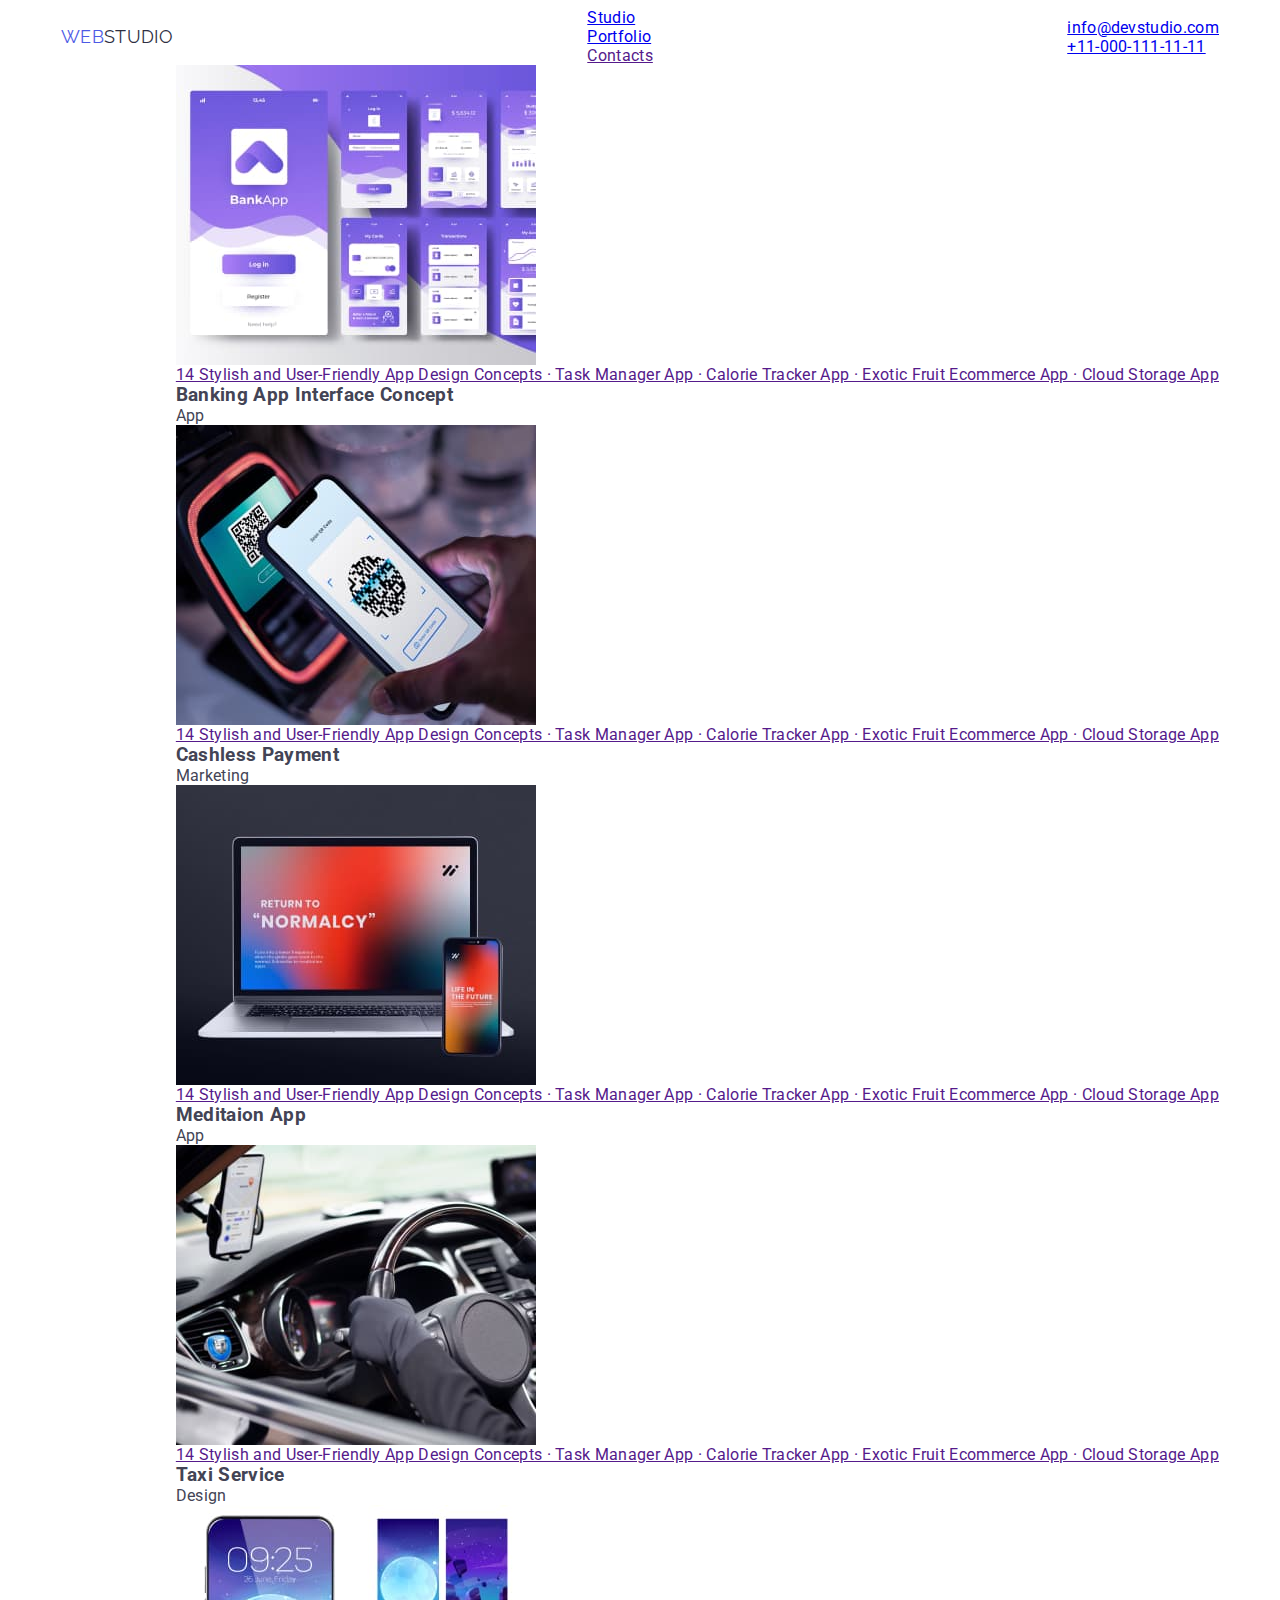
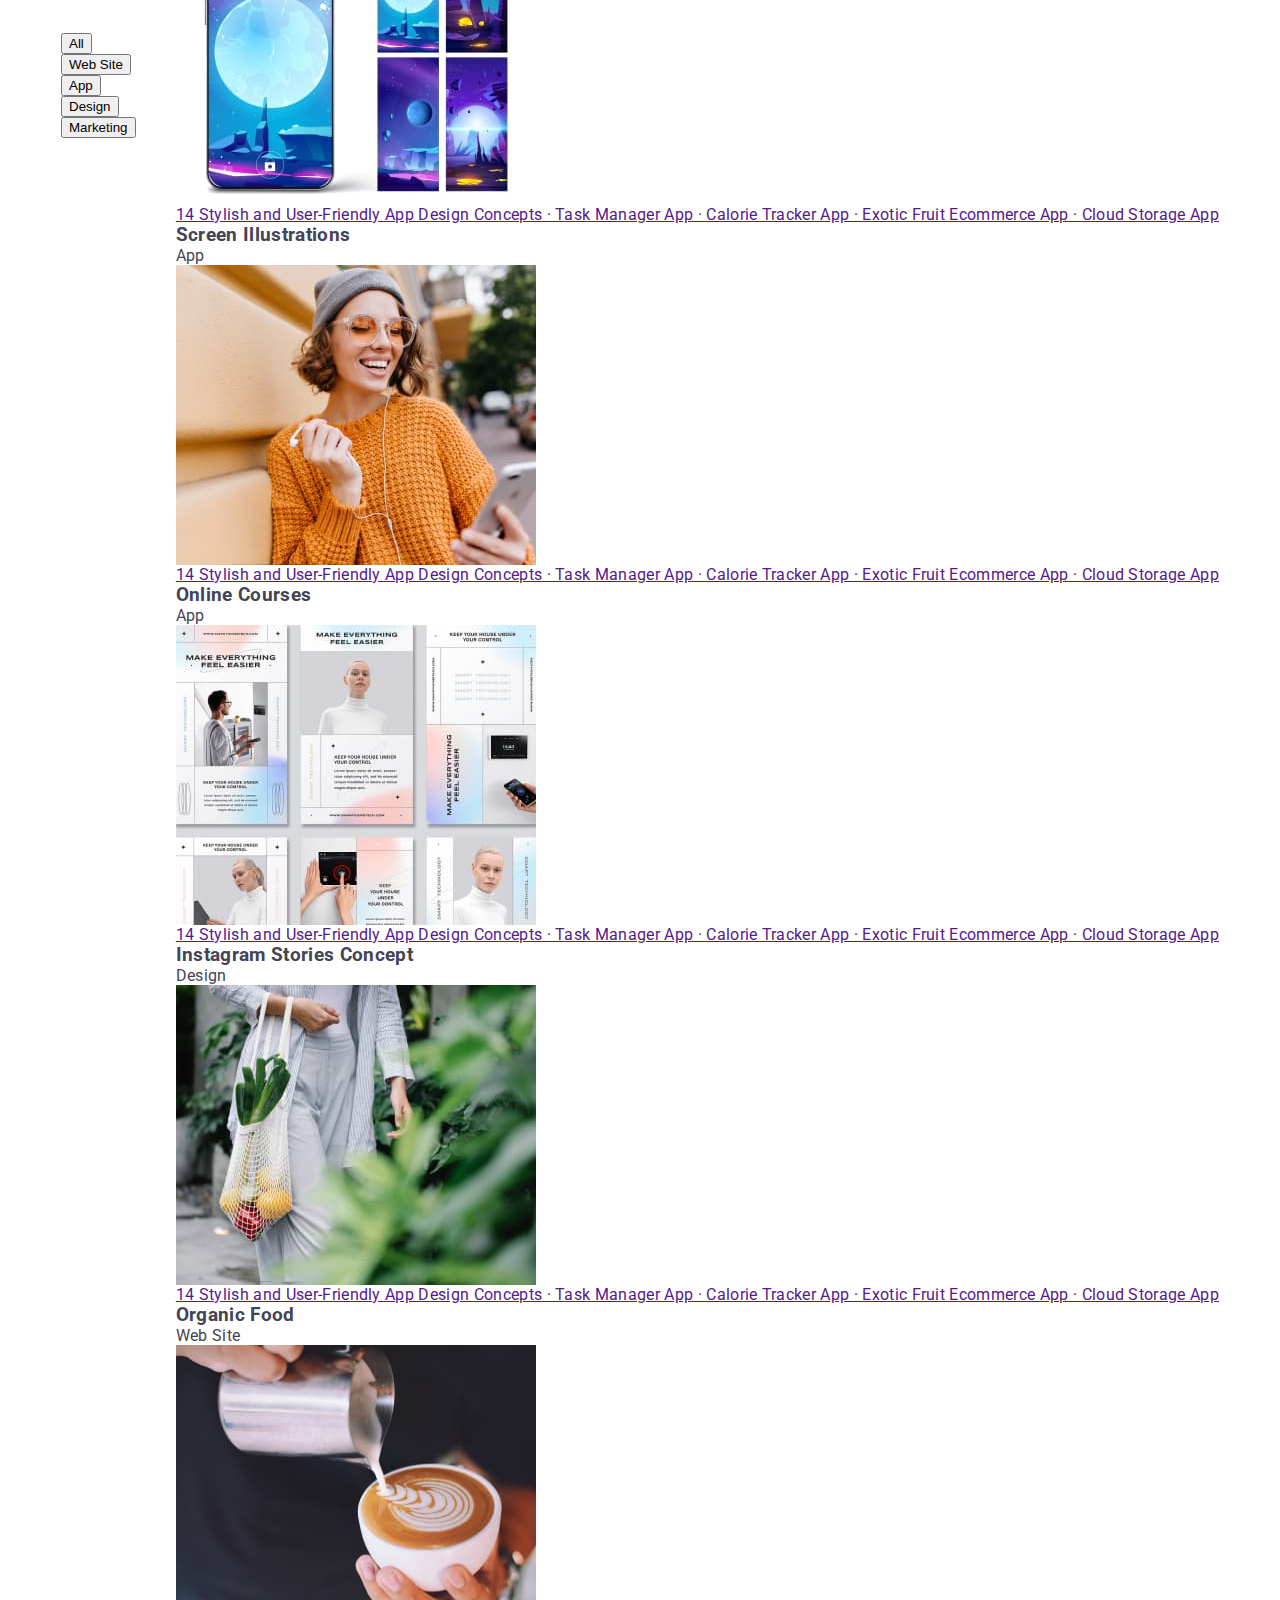
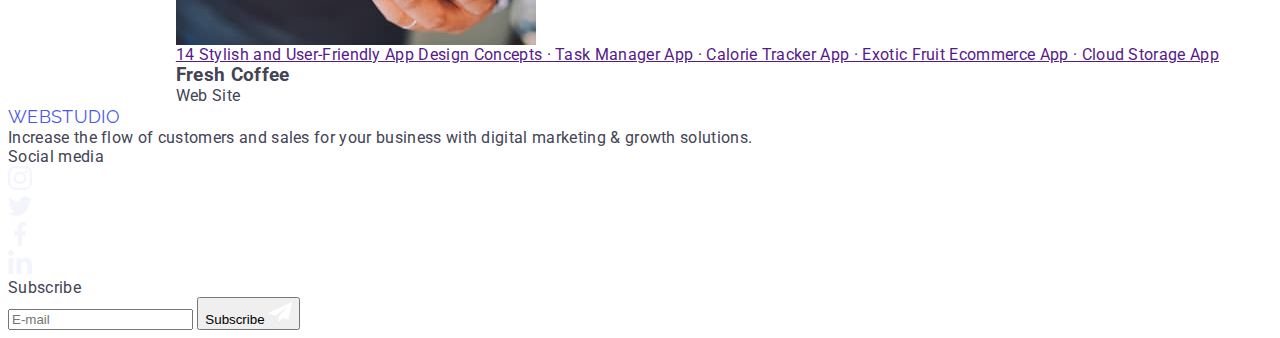
==== portfolio.html @ 0309190e "error js" ====
<!DOCTYPE html>
<html lang="en">
<head>
    <meta charset="UTF-8">
    <meta http-equiv="X-UA-Compatible" content="IE=edge">
    <meta name="viewport" content="width=device-width, initial-scale=1.0">
    <title>web studio</title>
    <link rel="preconnect" href="https://fonts.googleapis.com">
    <link rel="preconnect" href="https://fonts.gstatic.com" crossorigin>
    <link href="https://fonts.googleapis.com/css2?family=Raleway:wght@800&family=Roboto:wght@400;500;700&display=swap"
        rel="stylesheet">
        <link rel="stylesheet" href="https://cdnjs.cloudflare.com/ajax/libs/modern-normalize/1.1.0/modern-normalize.min.css"
            integrity="sha512-wpPYUAdjBVSE4KJnH1VR1HeZfpl1ub8YT/NKx4PuQ5NmX2tKuGu6U/JRp5y+Y8XG2tV+wKQpNHVUX03MfMFn9Q=="
            crossorigin="anonymous" referrerpolicy="no-referrer" />
    <link rel="stylesheet" href="./css/style.css">
</head>
<body>
        <header class="portfolio-header">
           <div class="container main-content">
            <a href="./index.html" class="logo">web<span class="logo-studio">studio</span></a>
            <nav>
                <ul class="site-nav">
                    <li class="list-item"><a href="./index.html">Studio</a></li>
                    <li class="list-item"><a href="./portfolio.html" class="site-list-link">Portfolio</a></li>
                    <li class="list-item"><a href="">Contacts</a></li>
                </ul>
            </nav>
            <ul class="contact-nav">
                <li class="item"><a href="mailto:info@devstudio.com">info@devstudio.com</a></li>
                <li class="item"><a href="tel:+110001111111">+11-000-111-11-11</a></li>
            </ul>
           </div>
           </header> 
           <main>
        <section class="main-section">
            <div class="container">
               <h2 class="visually-hidden">Buttons</h2>
                <ul class="main-buttons">
                    <li class="li-buttons"><button type="button" class="site-buttons">All</button></li>
                    <li class="li-buttons"><button type="button" class="site-buttons">Web Site</button></li>
                    <li class="li-buttons"><button type="button" class="site-buttons">App</button></li>
                    <li class="li-buttons"><button type="button" class="site-buttons">Design</button></li>
                    <li class="li-buttons"><button type="button" class="site-buttons">Marketing</button></li>
                </ul>
            
            <ul class="lisst">
                <li class="list-li">
                    <a href="" class="team-wraper-link">
                        <div class="team-list-wraper">
                            <img src="./image/bankingup.jpg" alt="banking" width="360" ">
                                                <p class=" overlay">
                            14 Stylish and User-Friendly App Design Concepts · Task Manager App · Calorie Tracker App · Exotic Fruit Ecommerce
                            App ·
                            Cloud Storage App
                        
                            </p>
                        </div>
                    </a>
                  
                   <div class="border">
                    <h3 class="section-card">Banking App Interface Concept</h3>
                <p class="section-content">App</p>
                </div>
                </li>


                <li class="list-li">
                    <a href="" class="team-wraper-link">
                        <div class="team-list-wraper">
                            <img src="./image/payment.jpg" alt="bcg" width="360">
                            <p class="overlay">
                                14 Stylish and User-Friendly App Design Concepts · Task Manager App · Calorie Tracker App · Exotic Fruit
                                Ecommerce
                                App ·
                                Cloud Storage App
                            </p>
                        </div>
                    </a>
                    <div class="border">
                        <h3 class="section-card">Cashless Payment</h3>
                        <p class="section-content">Marketing</p>
                    </div>
                </li>
                <li class="list-li">
                    <a href="" class="team-wraper-link">
                        <div class="team-list-wraper">
                            <img src="./image/meditationapp.jpg" alt="app" width="360">
                            <p class="overlay">
                                14 Stylish and User-Friendly App Design Concepts · Task Manager App · Calorie Tracker App · Exotic Fruit
                                Ecommerce
                                App ·
                                Cloud Storage App
                            </p>
                        </div>
                    </a>
                   
                    <div class="border">
                        <h3 class="section-card">Meditaion App</h3>
                        <p class="section-content">App</p>
                    </div>
                </li>
                <li class="list-li" >
                  <a href="" class="team-wraper-link">
                    <div class="team-list-wraper">
                        <img src="./image/car.jpg" alt="driver" width="360">
                        <p class="overlay">
                            14 Stylish and User-Friendly App Design Concepts · Task Manager App · Calorie Tracker App · Exotic Fruit
                            Ecommerce
                            App ·
                            Cloud Storage App
                        </p>
                    </div>
                  </a>

                    <div class="border">
                        <h3 class="section-card">Taxi Service</h3>
                        <p class="section-content">Design</p>
                    </div>
                </li>
                <li class="list-li">
               <a href="" class="team-wraper-link">
                <div class="team-list-wraper">
                    <img src="./image/screen.jpg" alt="screen" width="360">
                    <p class="overlay">
                        14 Stylish and User-Friendly App Design Concepts · Task Manager App · Calorie Tracker App · Exotic Fruit
                        Ecommerce
                        App ·
                        Cloud Storage App
                    </p>
                </div>
               </a>
                    <div class="border">
                        <h3 class="section-card">Screen Illustrations</h3>
                        <p class="section-content ">App</p>
                    </div>
                </li>
                <li class="list-li">
                   <a href="" class="team-wraper-link">
                    <div class="team-list-wraper">
                        <img src="./image/smilegirl.jpg" alt="girl" width="360">
                        <p class="overlay">
                            14 Stylish and User-Friendly App Design Concepts · Task Manager App · Calorie Tracker App · Exotic Fruit
                            Ecommerce
                            App ·
                            Cloud Storage App
                        </p>
                    </div>
                   </a>
                    <div class="border">
                        <h3 class="section-card">Online Courses</h3>
                        <p class="section-content">App</p>
                    </div>
                </li>
                <li class="list-li">
                  <a href="" class="team-wraper-link">
                    <div class="team-list-wraper">
                        <img src="./image/combo.jpg" alt="instagram" width="360">
                        <p class="overlay">
                            14 Stylish and User-Friendly App Design Concepts · Task Manager App · Calorie Tracker App · Exotic Fruit
                            Ecommerce
                            App ·
                            Cloud Storage App
                        </p>
                    </div>
                  </a>
                    <div class="border">
                        <h3 class="section-card">Instagram Stories Concept</h3>
                        <p class="section-content">Design</p>
                    </div>
                </li>
                <li class="list-li">
                 <a href="" class="team-wraper-link">
                    <div class="team-list-wraper">
                        <img src="./image/food.jpg" alt="fruits" width="360">
                        <p class="overlay">
                            14 Stylish and User-Friendly App Design Concepts · Task Manager App · Calorie Tracker App · Exotic Fruit
                            Ecommerce
                            App ·
                            Cloud Storage App
                        </p>
                    </div>
                 </a>
                   <div class="border">
                    <h3 class="section-card">Organic Food</h3>
                    <p class="section-content">Web Site</p>
                   </div>
                </li>
                <li class="list-li">
                  <a href="" class="team-wraper-link">
                    <div class="team-list-wraper">
                        <img src="./image/coffe.jpg" alt="coffee" width="360">
                        <p class="overlay">
                            14 Stylish and User-Friendly App Design Concepts · Task Manager App · Calorie Tracker App · Exotic Fruit
                            Ecommerce
                            App ·
                            Cloud Storage App
                        </p>
                    </div>
                  </a>
                  <div class="border">
                      <h3 class="section-card">Fresh Coffee</h3>
                    <p class="section-content"> Web Site</p>
                  </div>
                </li>
            </ul>
           </div>
            </section>
        </main>
        <footer class="page-foot">
            <div class="container-footer">
                <div class="info-foot">
                    <a href="./index.html" class="logo">web<span class="foot-logo">studio</span></a>
                    <p class="foot">Increase the flow of customers and sales for your business with digital marketing & growth
                        solutions.</p>
                </div>
        
                <div class="fotter-social-media">
                    <p class="media-title">Social media</p>
                    <ul class="media-group">
                        <li class="media-list">
                            <a href="" class="media-list-link">
                                <svg class="media-list-item" width="24" height="24">
                                    <use href="./image/sprite.svg#icon-instagram"></use>
                                </svg>
                            </a>
                        </li>
                        <li class="media-list">
                            <a href="" class="media-list-link">
                                <svg class="media-list-item" width="24" height="24">
                                    <use href="./image/sprite.svg#icon-twitter"></use>
                                </svg>
                            </a>
                        </li>
                        <li class="media-list">
                            <a href="" class="media-list-link">
                                <svg class="media-list-item" width="24" height="24">
                                    <use href="./image/sprite.svg#icon-facebook"></use>
                                </svg>
                            </a>
                        </li>
                        <li class="media-list">
                            <a href="" class="media-list-link">
                                <svg class="media-list-item" width="24" height="24">
                                    <use href="./image/sprite.svg#icon-linkedin"></use>
                                </svg>
                            </a>
                        </li>
                    </ul>
                </div>
                <div class="modal-foot-action">
                    <p class="footer-input-descript">Subscribe</p>
                    <form class="footer-form">
                        <input type="email" class="footer-input" name="user_email" placeholder="E-mail" required />
                        <button type="submit" class="footer-btn">
                            <span class="footer-btn-desc">Subscribe</span>
                            <svg class="footer-icon" width="24" height="24">
                                <use href="./image/spritik.svg#icon-icon-send"></use>
                            </svg>
                        </button>
                    </form>
                </div>
            </div>
        
        </footer>
</body>
</html>
---- css/style.css ----
/* #434455;цвет основного текста  */
/* вторичный цвет текста #2E2F42;*/  
 /*белый цвет  #FFFFFF;*/ 
 /* акцент #4D5AE5; */
 /* вторичный цвет фона #F4F4FD; */
 /* вторичный цвет фона background: #2E2F42 */

:root{
    --primary-text-color:#434455;
    --primary-white-color:#FFFFFF;
    --title-text-color:#2E2F42;
    --accent-color:#4D5AE5;
    --button-bg-color: #404BBF;
    --portfolio-button:#F4F4FD;
}

html {
    box-sizing: border-box;
}

* *::before,
*::after {
    box-sizing: inherit;
}

body {
font-family: Roboto, serif;
    background-color: var(--primary-bg-color);
    color: var(--primary-text-color);
    letter-spacing: 0.02em;
     
}

h1,
h2,
h3,
p {
    margin: 0;
}

ul {
    list-style: none;
    padding: 0;
    margin: 0;
}

 img {
     display: block;
     max-width: 100%;
     height: auto;
    }
.visually-hidden {
    position: absolute;
    white-space: nowrap;
    width: 1px;
    height: 1px;
    overflow: hidden;
    border: 0;
    padding: 0;
    clip: rect(0 0 0 0);
    clip-path: inset(50%);
    margin: -1px;
}
/* базові значення  */
/* cтилі для хедеру початок сайту(навігація) */
/* мобільні стилі  */

.container{
    display: flex;
    padding-left: 15px;
    padding-right: 15px;
    align-items: center;
    justify-content: space-between;
   
}
.page-header{
    padding-top: 24px;
    padding-bottom: 24px;
}
.mobile-menu-open{
    background-color: transparent;
    border: none;
    padding: 0;
    line-height: 0;
}
.logo {
    color: var(--accent-color);
    font-family: Raleway, sans-serif;
    font-size: 18px;
    line-height: 1.3;
    text-decoration: none;
    text-transform: uppercase;
}
.logo-studio {
    color: var(--title-text-color);
} 


/* стилі для мобільного меню  */
.mobile-menu{
    position: fixed;
    width: 100%;
    height: 100%;
    z-index: 100;
    background-color: #FFFFFF;
    top: 0;
    left: 0;

    opacity: 0;
    visibility: hidden;
    pointer-events: none;
}
.mobile-menu.is-open{
opacity: 1;
    visibility: visible;
    pointer-events: auto;
}
.mobile-cloze-btn-menu{
    position: absolute;
    top: 40px;
    right: 15px;
    background-color: transparent;
    border: none;
    padding: 0;
    line-height: 0;
}
.menu-container{
    position: relative;
    padding-top: 80px;
    padding-left: 40px;
    padding-bottom: 40px;
    padding-right: 40px;
}

@media screen and (max-width:767px){
    .site-nav{
        display: none;
    }
       .contact-nav{
        display: none;
       }
}


@media screen and (min-width:480px){
    .container{
        width:428px;
        margin-left: auto;
        margin-right: auto;
        
    }
}

@media screen and (min-width:768px) {
    .container {
        width: 736px;
    }
    .mobile-menu-open{
        display: none;
    }
}
@media screen and (min-width:1200px) {
    .container {
        width: 1158px;

    }
}
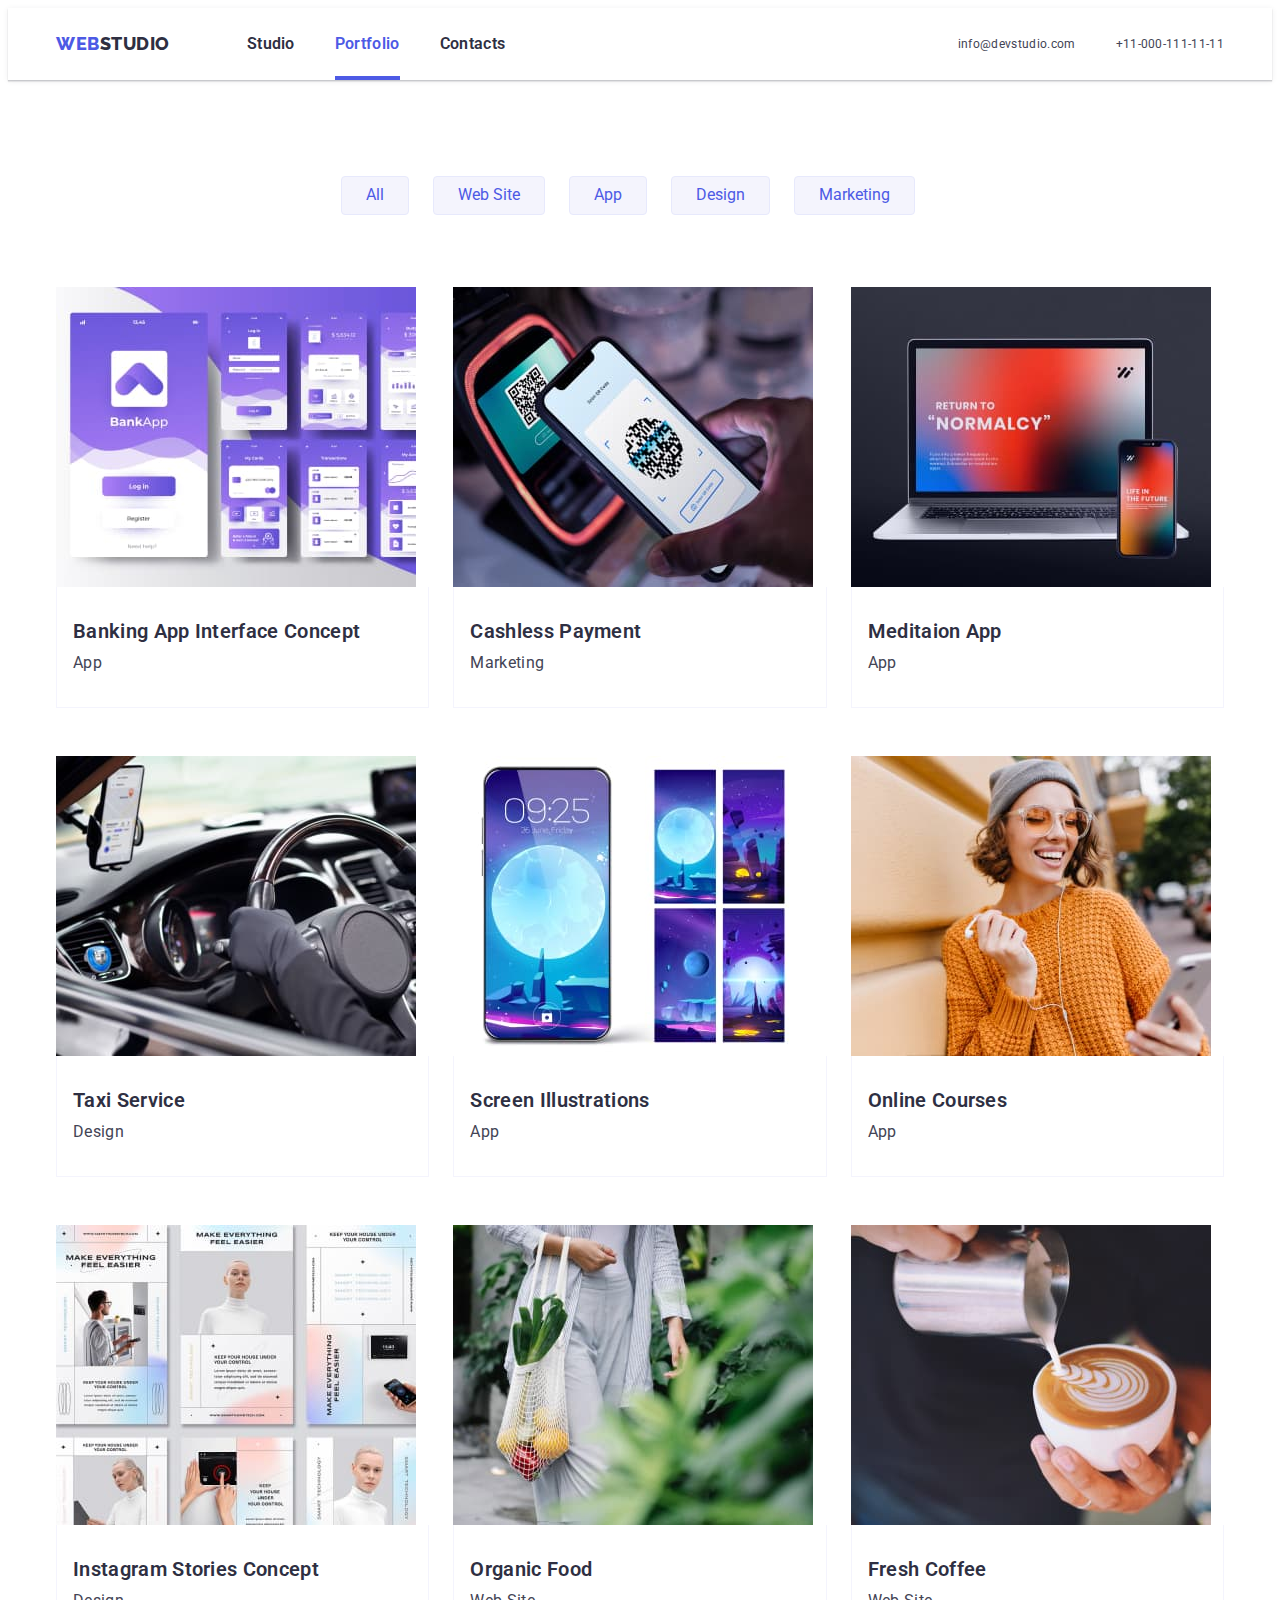
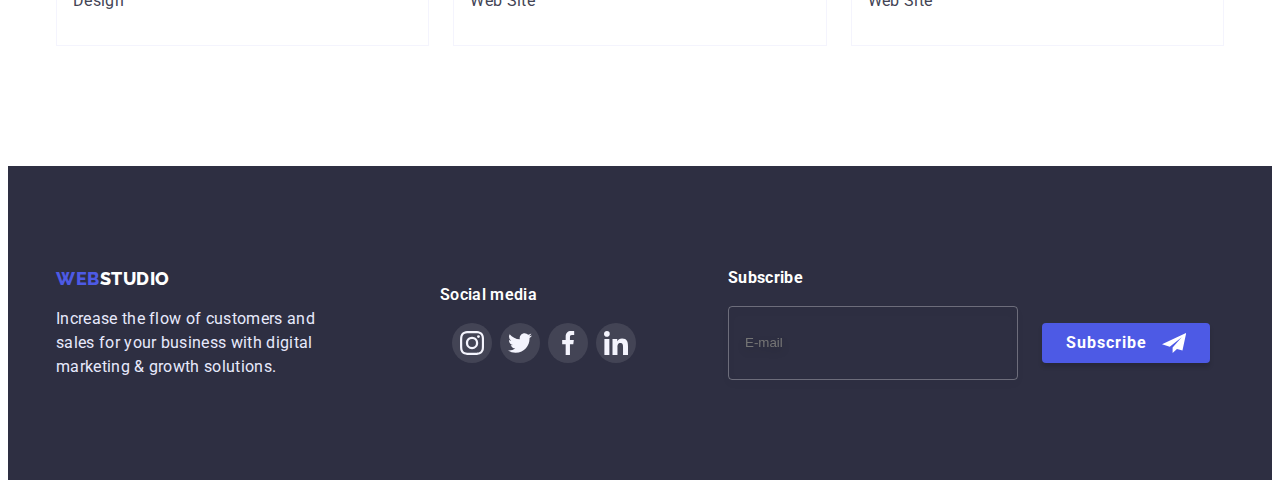
==== commit 0037d425: "edit portfolio desctp" ====
--- a/portfolio.html
+++ b/portfolio.html
@@ -207,7 +207,7 @@
             </section>
         </main>
         <footer class="page-foot">
-            <div class="container-footer">
+            <div class="container footer">
                 <div class="info-foot">
                     <a href="./index.html" class="logo">web<span class="foot-logo">studio</span></a>
                     <p class="foot">Increase the flow of customers and sales for your business with digital marketing & growth
@@ -220,28 +220,28 @@
                         <li class="media-list">
                             <a href="" class="media-list-link">
                                 <svg class="media-list-item" width="24" height="24">
-                                    <use href="./image/sprite.svg#icon-instagram"></use>
-                                </svg>
-                            </a>
-                        </li>
-                        <li class="media-list">
-                            <a href="" class="media-list-link">
-                                <svg class="media-list-item" width="24" height="24">
-                                    <use href="./image/sprite.svg#icon-twitter"></use>
-                                </svg>
-                            </a>
-                        </li>
-                        <li class="media-list">
-                            <a href="" class="media-list-link">
-                                <svg class="media-list-item" width="24" height="24">
-                                    <use href="./image/sprite.svg#icon-facebook"></use>
-                                </svg>
-                            </a>
-                        </li>
-                        <li class="media-list">
-                            <a href="" class="media-list-link">
-                                <svg class="media-list-item" width="24" height="24">
-                                    <use href="./image/sprite.svg#icon-linkedin"></use>
+                                    <use href="./image/spritik.svg#icon-instagram"></use>
+                                </svg>
+                            </a>
+                        </li>
+                        <li class="media-list">
+                            <a href="" class="media-list-link">
+                                <svg class="media-list-item" width="24" height="24">
+                                    <use href="./image/spritik.svg#icon-twitter"></use>
+                                </svg>
+                            </a>
+                        </li>
+                        <li class="media-list">
+                            <a href="" class="media-list-link">
+                                <svg class="media-list-item" width="24" height="24">
+                                    <use href="./image/spritik.svg#icon-facebookk"></use>
+                                </svg>
+                            </a>
+                        </li>
+                        <li class="media-list">
+                            <a href="" class="media-list-link">
+                                <svg class="media-list-item" width="24" height="24">
+                                    <use href="./image/spritik.svg#icon-linkedin"></use>
                                 </svg>
                             </a>
                         </li>
--- a/css/style.css
+++ b/css/style.css
@@ -1,168 +1,2357 @@
-
 /* #434455;цвет основного текста  */
-/* вторичный цвет текста #2E2F42;*/  
- /*белый цвет  #FFFFFF;*/ 
- /* акцент #4D5AE5; */
- /* вторичный цвет фона #F4F4FD; */
- /* вторичный цвет фона background: #2E2F42 */
-
-:root{
-    --primary-text-color:#434455;
-    --primary-white-color:#FFFFFF;
-    --title-text-color:#2E2F42;
-    --accent-color:#4D5AE5;
-    --button-bg-color: #404BBF;
-    --portfolio-button:#F4F4FD;
+/* вторичный цвет текста #2E2F42;*/
+/*белый цвет  #FFFFFF;*/
+/* акцент #4D5AE5; */
+/* вторичный цвет фона #F4F4FD; */
+/* вторичный цвет фона background: #2E2F42 */
+
+:root {
+  --primary-text-color: #434455;
+  --primary-white-color: #ffffff;
+  --title-text-color: #2e2f42;
+  --accent-color: #4d5ae5;
+  --button-bg-color: #404bbf;
+  --portfolio-button: #f4f4fd;
 }
 
 html {
-    box-sizing: border-box;
+  box-sizing: border-box;
 }
 
 * *::before,
 *::after {
-    box-sizing: inherit;
+  box-sizing: inherit;
 }
 
 body {
-font-family: Roboto, serif;
-    background-color: var(--primary-bg-color);
-    color: var(--primary-text-color);
-    letter-spacing: 0.02em;
-     
+  font-family: Roboto, serif;
+  background-color: var(--primary-bg-color);
+  color: var(--primary-text-color);
+  letter-spacing: 0.02em;
 }
 
 h1,
 h2,
 h3,
 p {
-    margin: 0;
+  margin: 0;
 }
 
 ul {
-    list-style: none;
-    padding: 0;
-    margin: 0;
+  list-style: none;
+  padding: 0;
+  margin: 0;
 }
 
- img {
-     display: block;
-     max-width: 100%;
-     height: auto;
-    }
+img {
+  display: block;
+  max-width: 100%;
+  height: auto;
+}
 .visually-hidden {
-    position: absolute;
-    white-space: nowrap;
-    width: 1px;
-    height: 1px;
-    overflow: hidden;
-    border: 0;
-    padding: 0;
-    clip: rect(0 0 0 0);
-    clip-path: inset(50%);
-    margin: -1px;
+  position: absolute;
+  white-space: nowrap;
+  width: 1px;
+  height: 1px;
+  overflow: hidden;
+  border: 0;
+  padding: 0;
+  clip: rect(0 0 0 0);
+  clip-path: inset(50%);
+  margin: -1px;
 }
 /* базові значення  */
 /* cтилі для хедеру початок сайту(навігація) */
 /* мобільні стилі  */
 
-.container{
-    display: flex;
-    padding-left: 15px;
-    padding-right: 15px;
-    align-items: center;
+.container {
+ 
+  padding-left: 15px;
+  padding-right: 15px;
+  align-items: center;
+ 
+}
+.page-header {
+  padding-top: 24px;
+  padding-bottom: 24px;
+}
+.mobile-menu-open {
+  background-color: transparent;
+  border: none;
+  padding: 0;
+  line-height: 0;
+}
+.logo {
+  color: var(--accent-color);
+  font-family: Raleway, sans-serif;
+  font-size: 18px;
+  line-height: 1.3;
+  text-decoration: none;
+  text-transform: uppercase;
+}
+.logo-studio {
+  color: var(--title-text-color);
+}
+
+/* стилі для мобільного меню  */
+
+
+
+@media screen and (max-width: 767px) {
+  .site-nav {
+    display: none;
+  }
+  .contact-nav {
+    display: none;
+  }
+
+  .mobile-menu {
+    position: fixed;
+    width: 100%;
+    height: 100%;
+    z-index: 100;
+    background-color: #ffffff;
+    top: 0;
+    left: 0;
+    overflow-y: scroll;
+    opacity: 0;
+    visibility: hidden;
+    pointer-events: none;
+    transition: opacity 250ms linear, visibility 250ms linear;
+  }
+
+  .mobile-menu.is-open {
+    opacity: 1;
+    visibility: visible;
+    pointer-events: auto;
+  }
+
+  .mobile-cloze-btn-menu {
+    position: absolute;
+    top: 40px;
+    right: 15px;
+    background-color: #e7e9fc;
+    border: 1px solid rgba(0, 0, 0, 0.1);
+    padding: 0;
+    line-height: 0;
+    width: 24px;
+    height: 24px;
+    border-radius: 50%;
+  }
+  .mobile-menu-cloze-icon {
+    transition: fill 250ms cubic-bezier(0.4, 0, 0.2, 1);
+  }
+
+  .mobile-cloze-btn-menu:hover,
+  .mobile-cloze-btn-menu:focus {
+    background-color: var(--button-bg-color);
+  }
+
+  .mobile-cloze-btn-menu:hover .mobile-menu-cloze-icon,
+  .mobile-cloze-btn-menu:focus .mobile-menu-cloze-icon {
+    fill: #ffffff;
+  }
+
+  .menu-container {
+    position: relative;
+    padding-top: 80px;
+    padding-left: 40px;
+    padding-bottom: 40px;
+    padding-right: 40px;
+  }
+  .container.menu-container {
+    width: 100%;
+    height: 100%;
+    display: flex;
+    flex-direction: column;
+    align-items: flex-start;
+  }
+  .list-item-mobile:not(:last-child) {
+    padding-bottom: 40px;
+  }
+  .site-link-mobile {
+    width: 109px;
+    height: 40px;
+    color: var(--primary-text-color);
+    font-weight: 700;
+    line-height: 40px;
+    letter-spacing: 0.02em;
+    font-size: 36px;
+    transition: color 250ms linear, visibility 250ms linear;
+    text-decoration: none;
+  }
+  .site-link-mobile:hover,
+  .site-link-mobile:focus {
+    color: var(--accent-color);
+  }
+  .current {
+    color: var(--accent-color);
+  }
+  .contacts-link-mobile-tel {
+    text-decoration: none;
+    display: block;
+    font-weight: 600;
+    font-size: 36px;
+    line-height: 40px;
+    letter-spacing: 0.02em;
+    color: var(--button-bg-color);
+    transition: color 250ms linear, visibility 250ms linear;
+    margin-top: auto;
+  }
+  .link-item-contact {
+    margin-bottom: 48px;
+  }
+  .contact-menu {
+    margin-top: auto;
+  }
+
+  .contacts-link-mobile {
+    text-decoration: none;
+    font-weight: 600;
+    font-size: 20px;
+    line-height: 24px;
+    letter-spacing: 0.02em;
+    color: var(--title-text-color);
+    transition: color 250ms cubic-bezier(0.4, 0, 0.2, 1);
+  }
+  /* список логотипів  */
+  .social-list-link {
+    width: 40px;
+    height: 40px;
+    justify-content: center;
+    align-items: center;
+    border-radius: 50%;
+    background-color: var(--accent-color);
+    display: flex;
+    transition: background-color 250ms cubic-bezier(0.4, 0, 0.2, 1);
+  }
+
+  .actions-list-mobile {
+    display: flex;
+    list-style: none;
+    justify-content: center;
+    align-items: center;
+
+    margin-top: 48px;
+  }
+  .actions-list-mobile-li:not(:last-child) {
+    margin-right: 56px;
+  }
+
+  .social-link-item {
+    fill: #f4f4fd;
+  }
+
+  .social-list-link:hover,
+  .social-list-link:focus {
+    background-color: #31d0aa;
+  }
+  /* HERO SECTION */
+  .hero-title {
+    margin-top: 0;
+    margin-left: auto;
+    margin-right: auto;
+    margin-bottom: 48px;
+    font-weight: 700;
+    font-size: 36px;
+    line-height: 1.07;
+    text-align: center;
+    letter-spacing: 0.02em;
+    color: var(--primary-white-color);
+    max-width: 319px;
+  }
+  .hero {
+    padding-top: 112px;
+    padding-bottom: 112px;
+    min-height: 400px;
+    background-position: center;
+    background-repeat: no-repeat;
+    background-size: cover;
+    background-image: linear-gradient(
+        to right,
+        rgba(46, 47, 66, 0.7),
+        rgba(46, 47, 66, 0.7)
+      ),
+      url(../image/heromob1x.jpg);
+  }
+  @media screen and (min-device-pixel-ratio: 2),
+    screen and (min-resolution: 192dpi),
+    screen and (min-resolution: 2dppx) {
+    .hero {
+      background-image: linear-gradient(
+          to right,
+          rgba(46, 47, 66, 0.7),
+          rgba(46, 47, 66, 0.7)
+        ),
+        url(../image/heromob2x.jpg);
+    }
+  }
+  .hero-button {
+    background-color: var(--accent-color);
+    font-family: Roboto, serif;
+    font-weight: 500;
+    line-height: 1.18;
+    letter-spacing: 0.04em;
+    color: var(--primary-white-color);
+    cursor: pointer;
+    padding-top: 16px;
+    padding-right: 32px;
+    padding-bottom: 16px;
+    padding-left: 32px;
+    margin-bottom: 188px;
+    margin-left: 129px;
+    margin-right: 130px;
+    margin: 0 auto;
+    display: block;
+  }
+  .hero-button {
+    box-shadow: 0px 4px 4px rgba(0, 0, 0, 0.15);
+    border: 0;
+    border-radius: 4px;
+
+    transition: box-shadow 250ms cubic-bezier(0.4, 0, 0.2, 1),
+      background-color 250ms cubic-bezier(0.4, 0, 0.2, 1);
+  }
+
+  .hero-button:hover,
+  .hero-button:focus {
+    box-shadow: 0px 2px 1px rgba(46, 47, 66, 0.08),
+      0px 1px 1px rgba(46, 47, 66, 0.16), 0px 1px 6px rgba(46, 47, 66, 0.08);
+    background-color: #404bbf;
+  }
+  .section {
+    padding-top: 96px;
+    padding-bottom: 96px;
+  }
+  .section-title {
+    margin: 0;
+    font-weight: 700;
+    font-size: 36px;
+    color: #2e2f42;
+    text-align: center;
+    margin-bottom: 8px;
+  }
+  .adv-li:not(:last-child){
+ margin-bottom: 72px;
+  }
+  .section-description {
+    font-weight: 400;
+    font-size: 16px;
+    line-height: 1.5;
+    letter-spacing: 0.02em;
+    color: #434455;
+  }
+  /* сховав секцію What are we doing */
+  .section-2 {
+    display: none;
+  }
+  /* Our team section  */
+  img {
+    display: block;
+    margin: 0 auto;
+    max-width: 100%;
+    height: auto;
+  }
+  
+  .section-team {
+    background-color: #f4f4fd;
+    padding-top: 96px;
+    padding-bottom: 128px;
+  }
+  .section-title-text {
+    font-weight: 700;
+    margin-bottom: 72px;
+    font-size: 36px;
+    text-align: center;
+  }
+  .tital-descr {
+    font-weight: 400;
+    font-size: 16px;
+    line-height: 1.5;
+    letter-spacing: 0.02em;
+    color: var(--title-text-color);
+    margin-bottom: 12px;
+    text-align: center;
+  }
+
+  .actions-list {
+    display: flex;
     justify-content: space-between;
+    gap: 24px;
+    margin-top: 12px;
+    justify-content: center;
+  }
+
+  .team-name {
+    text-align: center;
+    letter-spacing: 0.02em;
+    color: #2e2f42;
+    font-weight: 600;
+    font-size: 20px;
+    line-height: 24px;
+    line-height: 1.2;
+  }
+
+  .team-work {
+    padding: 32px 16px;
+    text-align: center;
+  }
+
+  .list-style {
+    border-radius: 0px 0px 4px 4px;
+    background-color: var(--primary-white-color);
+    box-shadow: 0px 1px 6px rgb(46 47 66 / 8%), 0px 1px 1px rgb(46 47 66 / 16%),
+      0px 2px 1px rgb(46 47 66 / 8%);
+  }
+  .list-style:not(:last-child) {
+    margin-bottom: 72px;
+  }
+
+  .list {
+    align-items: center;
+    gap: 24px;
+    display: flex;
+    flex-direction: column;
+  }
+  /* Customers section  */
+  .customer-logo {
+    padding-top: 96px;
+    padding-bottom: 96px;
+  }
+  .container.customer {
+    display: block;
+  }
+  .section-do {
+    font-weight: 700;
+    margin-bottom: 72px;
+    font-size: 36px;
+    line-height: 1.11;
+    text-align: center;
+    letter-spacing: 0.02em;
+    text-transform: capitalize;
+    color: var(--title-text-color);
+  }
+  .customer-block {
+    display: flex;
+    flex-wrap: wrap;
+    justify-content: center;
+    margin-left: auto;
+    margin-right: auto;
+    column-gap: 16px;
+    row-gap: 72px;
+  }
+  .customer-link {
+    display: flex;
+    justify-content: center;
+    align-items: center;
+    padding: 16px 32px;
+    border: 1px solid #8e8f99;
+    border-radius: 4px;
+    color: #8e8f99;
+    transition: color 250ms cubic-bezier(0.4, 0, 0.2, 1),
+      border 250ms cubic-bezier(0.4, 0, 0.2, 1);
+  }
+  .customer-item {
+    display: flex;
+    width: 104px;
+    height: 56px;
+    fill: currentColor;
+  }
+  .customer-link:hover,
+  .customer-link:focus {
+    color: var(--accent-color);
+    border: 1px solid var(--accent-color);
+  }
+  .customer-list {
+    flex-basis: calc((100% - 16px) / 2);
+  }
+
+  /* footer */
+  .page-foot {
+    background-color: var(--title-text-color);
+    padding-top: 96px;
+    padding-bottom: 96px;
+  }
+
+  .container.footer {
+    display: block;
+  }
+
+  .info-foot {
+    width: 264px;
+    display: flex;
+    flex-direction: column;
+    align-items: center;
+    margin-left: auto;
+    margin-right: auto;
+  }
+
+  .foot-logo {
+    font-family: "Raleway", sans-serif;
+    font-weight: 800;
+    font-size: 18px;
+    line-height: 1.33;
+    letter-spacing: 0.03em;
+    text-transform: uppercase;
+    text-decoration: none;
+    color: var(--primary-white-color);
+  }
+  .foot {
+    margin-top: 16px;
+    font-weight: 400;
+    font-size: 16px;
+    line-height: 1.5;
+    letter-spacing: 0.02em;
+    color: var(--primary-white-color);
+  }
+  .fotter-social-media {
+    display: flex;
+    flex-direction: column;
+    align-items: center;
+    margin-left: auto;
+    margin-right: auto;
+    margin-top: 72px;
+    margin-bottom: 72px;
+  }
+  .media-title {
+    padding-bottom: 16px;
+    font-weight: 700;
+    font-size: 16px;
+    line-height: 24px;
+    color: var(--primary-white-color);
+  }
+  .media-group {
+    display: flex;
+    justify-content: center;
+    align-items: center;
+    gap: 16px;
+  }
+  .media-list-link {
+    display: flex;
+    justify-content: center;
+    align-items: center;
+    width: 40px;
+    height: 40px;
+    border-radius: 50%;
+    background-color: rgba(255, 255, 255, 0.1);
+    transition: background-color 250ms cubic-bezier(0.4, 0, 0.2, 1);
+  }
+  .media-list-item {
+    width: 24px;
+    height: 24px;
+    fill: #ffffff;
+  }
+
+  /* subscribe */
+  .footer-input-descript {
+    text-align: center;
+    font-weight: 600;
+    font-size: 16px;
+    line-height: 24px;
+    letter-spacing: 0.02em;
+    color: var(--primary-white-color);
+    margin-bottom: 16px;
+  }
+  .footer-input {
+    display: block;
+    margin-bottom: 16px;
+    max-width: 396px;
+    width: 100%;
+    height: 40px;
+    color: rgba(255, 255, 255, 0.6);
+    padding: 16px 8px;
+    padding-left: 10px;
+    background-color: transparent;
+    border: 1px solid rgba(255, 255, 255, 0.3);
+    filter: drop-shadow(0px 4px 4px rgba(0, 0, 0, 0.15));
+    border-radius: 4px;
+  }
+  .footer-btn {
+    display: flex;
+    font-family: inherit;
+    margin-left: auto;
+    margin-right: auto;
+    width: 168px;
+    height: 40px;
+    align-self: center;
+    font-weight: 500;
+    gap: 16px;
+    font-size: 16px;
+    line-height: 1.19;
+    letter-spacing: 0.04em;
+    border-radius: 4px;
+    padding: 8px 24px;
+    text-align: center;
+    border: 1px solid transparent;
+    color: var(--primary-white-color);
+    background-color: var(--button-bg-color);
+    cursor: pointer;
+    box-shadow: 0px 4px 4px rgb(0 0 0 / 15%);
+    transition: box-shadow 250ms cubic-bezier(0.4, 0, 0.2, 1);
+  }
+
+  /* backdrop */
+  .backdrop {
+    position: fixed;
+    opacity: 1;
+    top: 0;
+    left: 0;
+    width: 100%;
+    height: 100%;
+    background: rgba(46, 47, 66, 0.4);
+    transition: opacity 250ms cubic-bezier(0.4, 0, 0.2, 1);
+  }
+  .modal {
+    position: absolute;
+    /* display: block; */
+    width: 408px;
+    height: 576px;
+    background-color: var(--primary-white-color);
+    top: 50%;
+    left: 50%;
+    padding: 72px 24px;
+    transform: translate(-50%, -50%) scale(1);
+    box-shadow: 0px 1px 1px rgb(0 0 0 / 14%), 0px 1px 3px rgb(0 0 0 / 12%),
+      0px 2px 1px rgb(0 0 0 / 20%);
+    border-radius: 4px;
+    transition: transform 250ms cubic-bezier(0.4, 0, 0.2, 1),
+      box-shadow 250ms cubic-bezier(0.4, 0, 0.2, 1);
+  }
+  .modal-cloze-btn {
+    position: absolute;
+    display: flex;
+    justify-content: center;
+    align-items: center;
+    width: 24px;
+    height: 24px;
+    border-radius: 50%;
+    background-color: E7E9FC;
+    border: 1px solid rgba(0, 0, 0, 0.1);
+    right: 24px;
+    top: 24px;
+    cursor: pointer;
+    transition: box-shadow 250ms cubic-bezier(0.4, 0, 0.2, 1);
+  }
+  .text-contact {
+    font-weight: 600;
+    font-size: 16px;
+    line-height: 24px;
+    margin-bottom: 16px;
+    text-align: center;
+    letter-spacing: 0.02em;
+    color: var(--primary-text-color);
+  }
+  .modal-form-desc {
+    display: block;
+    text-align: left;
+    font-weight: 400;
+    margin-bottom: 4px;
+    font-size: 12px;
+    line-height: 14px;
+    letter-spacing: 0.01em;
+    color: #8e8f99;
+  }
+  .modal-form-icon {
+    position: absolute;
+    display: block;
+    left: 16px;
+    top: 50%;
+    transform: translateY(-50%);
+    transition: fill 250ms cubic-bezier(0.4, 0, 0.2, 1);
+  }
+
+  .modal-form-input {
+    height: 40px;
+    width: 100%;
+    border: 1px solid rgba(33, 33, 33, 0.2);
+    border-radius: 4px;
+    padding-left: 34px;
+    font-weight: 400;
+    font-size: 12px;
+    line-height: 14px;
+    letter-spacing: 0.01em;
+    transition: border-color 250ms cubic-bezier(0.4, 0, 0.2, 1);
+    margin-bottom: 8px;
+  }
+  .modal-form-input:focus {
+    border-color: var(--accent-color);
+    outline: none;
+  }
+
+  .modal-form-input:focus + .modal-form-icon {
+    fill: var(--accent-color);
+  }
+  .modal-form-comment {
+    display: block;
+    border: 1px solid rgba(33, 33, 33, 0.2);
+    border-radius: 4px;
+    resize: none;
+    padding: 8px 16px;
+    width: 100%;
+    height: 120px;
+    transition: border-color 250ms cubic-bezier(0.4, 0, 0.2, 1);
+  }
+  .modal-form-comment::placeholder {
+    font-size: 12px;
+    color: rgba(117, 117, 117, 0.5);
+  }
+
+  .modal-form-comment:focus {
+    border-color: var(--accent-color);
+    outline: none;
+  }
+  .modal-form-check-desc {
+    display: flex;
+    align-items: center;
+    font-weight: 400;
+    font-size: 12px;
+    line-height: 16px;
+    letter-spacing: 0.04em;
+    color: #757575;
+    margin-top: 16px;
+    margin-bottom: 24px;
+  }
+  .modal-form-wrapper {
+    position: relative;
+  }
+  .modal-form-check-desc::before {
+    content: "";
+    display: block;
+    border: solid 1.25px rgba(46, 47, 66, 1);
+    border-radius: 2px;
+    cursor: pointer;
+    width: 16px;
+    height: 16px;
+    background-position: center;
+    background-repeat: no-repeat;
+    margin-right: 8px;
+  }
+  .modal-form-check:checked + .modal-form-check-desc::before {
+    background-image: url(../image/click-modal.svg);
+    border: 1.25px solid #4d5ae5;
+    transition: background-color 250ms cubic-bezier(0.4, 0, 0.2, 1),
+      border 250ms cubic-bezier(0.4, 0, 0.2, 1);
+  }
+  .modal-form-check:focus + .modal-form-check-desc::before {
+    border-color: var(--accent-color);
+  }
+  .policy-text {
+    font-weight: 400;
+    font-size: 12px;
+    line-height: 16px;
+    letter-spacing: 0.04em;
+    color: #4d5ae5;
+  }
+  .modal-for-submit {
+    display: block;
+    margin: 0 auto;
+    font-family: inherit;
+    width: 170px;
+    align-items: center;
+    font-weight: 500;
+    font-size: 16px;
+    line-height: 1.19;
+    letter-spacing: 0.04em;
+    border-radius: 4px;
+    padding: 16px 34px;
+    text-align: center;
+    border: 1px solid transparent;
+    color: var(--primary-white-color);
+    background-color: #4d5ae5;
+    cursor: pointer;
+    box-shadow: 0px 4px 4px rgb(0 0 0 / 15%);
+    transition: box-shadow 250ms cubic-bezier(0.4, 0, 0.2, 1);
+  }
+  .backdrop {
+    position: fixed;
+    z-index: 100;
+    top: 0;
+    left: 0;
+    width: 100%;
+    height: 100%;
+    background-color: rgba(46, 47, 66, 0.4);
+    opacity: 1;
+    transition: opacity 250ms cubic-bezier(0.4, 0, 0.2, 1);
+  }
+
+  .backdrop.is-hidden {
+    opacity: 0;
+    visibility: hidden;
+    pointer-events: none;
+    transition: 250ms cubic-bezier(0.4, 0, 0.2, 1);
+  }
+}
+
+@media screen and (max-width: 427px){
+ .modal {
+    width: 310px;
+    height: auto;}   
+}
+
+@media screen and (min-width: 480px) {
+  .container {
    
+    width: 426px;
+    margin-left: auto;
+    margin-right: auto;
+  }
+  .container.main-content{
+    display: flex;
+    justify-content: space-between;
+  }
 }
-.page-header{
+@media screen and (max-width: 480px){
+    .container.main-content{
+        display: flex;
+        justify-content: space-between;
+    }
+}
+
+@media screen and (min-width: 768px) {
+  .container {
+    width: 767px;
+  }
+
+  .mobile-menu-open {
+    display: none;
+  }
+  .menu-container {
+    display: none;
+  }
+  .page-header {
+    padding: 0;
+    margin: auto;
+  }
+  .logo {
+    font-family: "Raleway", sans-serif;
+    font-weight: 800;
+    font-size: 18px;
+    line-height: 1.33;
+    letter-spacing: 0.03em;
+    text-transform: uppercase;
+    color: var(--accent-color);
+    text-decoration: none;
+  }
+  .container.main-content {
+    display: flex;
+    align-items: center;
+  }
+  .site-nav {
+    display: flex;
+    margin-left: 77px;
+  }
+  .site-nav a {
+    display: block;
     padding-top: 24px;
     padding-bottom: 24px;
+    color: var(--title-text-color);
+    font-weight: 500;
+    letter-spacing: 0.02em;
+    font-size: 16px;
+    line-height: 1.5;
+    text-decoration: none;
+    transition: color 250ms cubic-bezier(0.4, 0, 0.2, 1);
+    position: relative;
+  }
+  .site-nav a:hover,
+  .site-nav a:focus {
+    color: #4d5ae5;
+  }
+  .site-list-link::after {
+    content: "";
+    width: 100%;
+    height: 4px;
+    display: block;
+    background-color: var(--accent-color);
+    position: absolute;
+    left: 0;
+    bottom: 0;
+  }
+
+  a.site-list-link {
+    color: var(--accent-color);
+  }
+
+  .contact-nav {
+    flex-direction: column;
+    display: flex;
+    justify-content: center;
+    margin-left: auto;
+  }
+  .contact-nav a {
+    font-size: 12px;
+    font-weight: 400;
+    display: flex;
+    margin-left: auto;
+    color: var(--primary-text-color);
+    text-decoration: none;
+    transition: color 250ms cubic-bezier(0.4, 0, 0.2, 1);
+  }
+  .contact-nav a:hover,
+  .contact-nav a:focus {
+    color: var(--accent-color);
+  }
+  .list-item {
+    margin-right: 40px;
+  }
+  /* hero */
+  .hero {
+    text-align: center;
+    margin-left: auto;
+    margin-right: auto;
+    max-width: 1440;
+    padding-top: 112px;
+    padding-bottom: 112px;
+    min-height: 400px;
+    background-position: center;
+    background-repeat: no-repeat;
+    background-size: cover;
+    background-image: linear-gradient(
+        to right,
+        rgba(46, 47, 66, 0.7),
+        rgba(46, 47, 66, 0.7)
+      ),
+      url(../image/herotablet1x.jpg);
+  }
+  @media (min-device-pixel-ratio: 2),
+    (min-resolution: 192dpi),
+    (min-resolution: 2dppx) {
+    .hero {
+      background-image: linear-gradient(
+          to right,
+          rgba(46, 47, 66, 0.7),
+          rgba(46, 47, 66, 0.7)
+        ),
+        url(../image/hero2xtablet.jpg);
+    }
+  }
+  .hero-title {
+    font-size: 56px;
+    width: 496px;
+    line-height: 1.07;
+    margin-top: 0;
+    margin-left: auto;
+    margin-right: auto;
+    margin-bottom: 48px;
+    font-weight: 700;
+
+    line-height: 1.07;
+    text-align: center;
+    letter-spacing: 0.02em;
+    color: var(--primary-white-color);
+  }
+  .hero-button {
+    font-family: inherit;
+    font-weight: 500;
+    font-size: 16px;
+    line-height: 1.19;
+    letter-spacing: 0.04em;
+    border-radius: 4px;
+    padding: 16px 34px;
+    text-align: center;
+    border: 1px solid transparent;
+    color: var(--primary-white-color);
+    background-color: var(--accent-color);
+    cursor: pointer;
+    box-shadow: 0px 4px 4px rgb(0 0 0 / 15%);
+    transition: box-shadow 250ms cubic-bezier(0.4, 0, 0.2, 1);
+  }
+
+  /* what are we doing */
+  .section {
+    padding-top: 96px;
+    padding-bottom: 96px;
+  }
+  
+  .list-adv {
+    text-align: start;
+  }
+  .section-title {
+    font-weight: 700;
+    margin-bottom: 8px;
+    font-size: 36px;
+    line-height: 1.2;
+    letter-spacing: 0.02em;
+    color: var(--title-text-color);
+  }
+  .section-description {
+    font-weight: 400;
+    font-size: 16px;
+    line-height: 1.5;
+    letter-spacing: 0.02em;
+    color: var(--primary-text-color);
+  }
+
+  /* сховав секцію */
+  .section-2 {
+    display: none;
+  }
+  /* section-team */
+  .section-team {
+    padding-top: 96px;
+    padding-bottom: 112px;
+    background-color: var(--portfolio-button);
+  }
+  .section-title-text {
+    font-weight: 700;
+    margin-bottom: 72px;
+    font-size: 36px;
+    line-height: 1.11;
+    text-align: center;
+    letter-spacing: 0.02em;
+    text-transform: capitalize;
+    color: var(--title-text-color);
+  }
+  .list {
+    display: flex;
+    align-items: center;
+  }
+  .list-style {
+    border-radius: 0px 0px 4px 4px;
+    background-color: var(--secondary-color);
+    box-shadow: 0px 1px 6px rgb(46 47 66 / 8%), 0px 1px 1px rgb(46 47 66 / 16%),
+      0px 2px 1px rgb(46 47 66 / 8%);
+  }
+  .team-name {
+    font-weight: 600;
+    font-size: 20px;
+    line-height: 24px;
+    text-align: center;
+    letter-spacing: 0.02em;
+    color: var(--title-text-color);
+  }
+  .tital-descr {
+    font-weight: 400;
+    font-size: 16px;
+    line-height: 1.5;
+    text-align: center;
+    letter-spacing: 0.02em;
+    color: var(--primary-text-color);
+    margin-bottom: 12px;
+  }
+  .team-work {
+    text-align: center;
+    padding-bottom: 120px;
+    padding: 32px 16px;
+  }
+  .actions-list {
+    display: flex;
+    justify-content: center;
+    gap: 24px;
+  }
+  .social-list-link {
+    display: flex;
+    justify-content: center;
+    align-items: center;
+    width: 40px;
+    height: 40px;
+    border-radius: 50%;
+    background-color: var(--accent-color);
+  }
+  .social-list-link:hover,
+  .social-list-link:focus {
+    background-color: #31d0aa;
+  }
+  /* Customers */
+  .customer-logo {
+    padding-top: 120px;
+    padding-bottom: 120px;
+  }
+  .customer {
+    display: block;
+    width: 767px;
+  }
+  .section-do {
+    font-weight: 700;
+    margin-bottom: 72px;
+    font-size: 36px;
+    line-height: 1.11;
+    text-align: center;
+    letter-spacing: 0.02em;
+    text-transform: capitalize;
+    color: var(--title-text-color);
+  }
+  .customer-block {
+    display: flex;
+    flex-wrap: wrap;
+    justify-content: center;
+    margin-left: auto;
+    margin-right: auto;
+  }
+  .customer-link {
+    width: 168px;
+    display: flex;
+    justify-content: center;
+    align-items: center;
+    padding: 16px 32px;
+    border: 1px solid #8e8f99;
+    border-radius: 4px;
+    color: #8e8f99;
+    transition: color 250ms cubic-bezier(0.4, 0, 0.2, 1),
+      border 250ms cubic-bezier(0.4, 0, 0.2, 1);
+  }
+  .customer-item {
+    display: flex;
+    width: 104px;
+    height: 56px;
+    fill: currentColor;
+  }
+  .customer-link:hover,
+  .customer-link:focus {
+    color: var(--accent-color);
+    border: 1px solid var(--accent-color);
+  }
+  /* page footer */
+  .foot-logo {
+    font-family: "Raleway", sans-serif;
+    font-weight: 800;
+    font-size: 18px;
+    line-height: 1.33;
+    letter-spacing: 0.03em;
+    text-transform: uppercase;
+    color: var(--primary-white-color);
+    text-decoration: none;
+  }
+  .page-foot {
+    background-color: var(--title-text-color);
+  }
+  .info-foot {
+    margin-right: 24px;
+    width: 264px;
+  }
+  .foot {
+    margin-top: 16px;
+    font-weight: 400;
+    font-size: 16px;
+    line-height: 1.5;
+    letter-spacing: 0.02em;
+    color: #e7e9fc;
+  }
+  .media-title {
+    font-weight: 700;
+    font-size: 16px;
+    line-height: 24px;
+    color: var(--primary-white-color);
+  }
+  .media-group {
+    display: flex;
+    justify-content: center;
+    align-items: center;
+    margin-top: 16px;
+    gap: 16px;
+  }
+  .media-list-link {
+    display: flex;
+    justify-content: center;
+    align-items: center;
+    width: 40px;
+    height: 40px;
+    border-radius: 50%;
+    background-color: var(--primary-text-color);
+    transition: background-color 250ms cubic-bezier(0.4, 0, 0.2, 1);
+  }
+  .media-list-link:hover,
+  .media-list-link:focus {
+    background-color: #31d0aa;
+  }
+  .footer-input-descript {
+    font-weight: 600;
+    font-size: 16px;
+    line-height: 24px;
+    letter-spacing: 0.02em;
+    color: var(--primary-white-color);
+    margin-bottom: 16px;
+  }
+  .footer-input {
+    width: 264px;
+    width: 100%;
+    height: 40px;
+    color: rgba(255, 255, 255, 0.6);
+    padding: 16px 8px;
+    background-color: transparent;
+    border: 1px solid rgba(255, 255, 255, 0.3);
+    filter: drop-shadow(0px 4px 4px rgba(0, 0, 0, 0.15));
+    border-radius: 4px;
+  }
+  .footer-form {
+    display: flex;
+    flex-direction: row;
+  }
+  .footer-btn {
+    display: flex;
+    font-family: inherit;
+    margin-left: auto;
+    margin-right: auto;
+    width: 168px;
+    height: 40px;
+    align-self: center;
+    font-weight: 500;
+    gap: 16px;
+    font-size: 16px;
+    line-height: 1.19;
+    letter-spacing: 0.04em;
+    margin-left: 24px;
+    border-radius: 4px;
+    padding: 8px 24px;
+    text-align: center;
+    border: 1px solid transparent;
+    color: var(--primary-white-color);
+    background-color: var(--accent-color);
+    cursor: pointer;
+    box-shadow: 0px 4px 4px rgb(0 0 0 / 15%);
+    transition: box-shadow 250ms cubic-bezier(0.4, 0, 0.2, 1);
+  }
+  /* modal backdrop */
+
+  .modal-cloze-btn {
+    position: absolute;
+    display: flex;
+    justify-content: center;
+    align-items: center;
+    width: 24px;
+    height: 24px;
+    border-radius: 50%;
+    background-color: E7E9FC;
+    border: 1px solid rgba(0, 0, 0, 0.1);
+    right: 24px;
+    top: 24px;
+    cursor: pointer;
+    transition: box-shadow 250ms cubic-bezier(0.4, 0, 0.2, 1);
+  }
+  .close-btn-item {
+    transition: fill 250ms cubic-bezier(0.4, 0, 0.2, 1);
+  }
+  .modal {
+    width: 408px;
+    padding-left: 24px;
+    padding-right: 24px;
+    position: absolute;
+    display: block;
+    width: 408px;
+    height: 576px;
+    background-color: #fcfcfc;
+    top: 50%;
+    left: 50%;
+    padding: 72px 24px;
+    padding-top: 72px;
+    padding-bottom: 24px;
+    transform: translate(-50%, -50%) scale(1);
+    box-shadow: 0px 1px 1px rgb(0 0 0 / 14%), 0px 1px 3px rgb(0 0 0 / 12%),
+      0px 2px 1px rgb(0 0 0 / 20%);
+    border-radius: 4px;
+    transition: transform 250ms cubic-bezier(0.4, 0, 0.2, 1),
+      box-shadow 250ms cubic-bezier(0.4, 0, 0.2, 1);
+  }
+  .backdrop {
+    position: fixed;
+    opacity: 1;
+    top: 0;
+    left: 0;
+    width: 100%;
+    height: 100%;
+    background: rgba(46, 47, 66, 0.4);
+    transition: opacity 250ms cubic-bezier(0.4, 0, 0.2, 1);
+  }
+  .text-contact {
+    font-weight: 600;
+    font-size: 16px;
+    line-height: 24px;
+    margin-bottom: 16px;
+    text-align: center;
+    letter-spacing: 0.02em;
+    color: var(--primary-text-color);
+  }
+  .modal-form {
+    display: flex;
+    flex-direction: column;
+  }
+  .modal-form-field {
+    margin-bottom: 8px;
+  }
+  .modal-form-desc {
+    display: block;
+    text-align: left;
+    font-weight: 400;
+    margin-bottom: 4px;
+    font-size: 12px;
+    line-height: 14px;
+    letter-spacing: 0.01em;
+    color: #8e8f99;
+  }
+  .modal-form-wrapper {
+    position: relative;
+  }
+  .modal-form-input {
+    height: 40px;
+    width: 100%;
+    border: 1px solid rgba(33, 33, 33, 0.2);
+    border-radius: 4px;
+    padding-left: 34px;
+    font-weight: 400;
+    font-size: 12px;
+    line-height: 14px;
+    letter-spacing: 0.01em;
+    transition: border-color 250ms cubic-bezier(0.4, 0, 0.2, 1);
+  }
+  .modal-form-icon {
+    position: absolute;
+    display: block;
+    left: 16px;
+    top: 50%;
+    transform: translateY(-50%);
+    transition: fill 250ms cubic-bezier(0.4, 0, 0.2, 1);
+  }
+  .modal-form-comment {
+    display: block;
+    border: 1px solid rgba(33, 33, 33, 0.2);
+    border-radius: 4px;
+    resize: none;
+    padding: 8px 16px;
+    width: 100%;
+    height: 120px;
+    transition: border-color 250ms cubic-bezier(0.4, 0, 0.2, 1);
+  }
+  .modal-form-check-desc {
+    display: flex;
+    align-items: center;
+    font-weight: 400;
+    font-size: 12px;
+    line-height: 16px;
+    letter-spacing: 0.04em;
+    color: #757575;
+    margin-top: 16px;
+    margin-bottom: 24px;
+  }
+  .modal-for-submit {
+    font-family: inherit;
+    width: 170px;
+    align-self: center;
+    font-weight: 500;
+    font-size: 16px;
+    line-height: 1.19;
+    letter-spacing: 0.04em;
+    border-radius: 4px;
+    padding: 16px 34px;
+    text-align: center;
+    border: 1px solid transparent;
+    color: var(--primary-white-color);
+    background-color: var(--accent-color);
+    cursor: pointer;
+    box-shadow: 0px 4px 4px rgb(0 0 0 / 15%);
+    transition: box-shadow 250ms cubic-bezier(0.4, 0, 0.2, 1);
+  }
+  .modal-form-check-desc::before {
+    content: "";
+    display: block;
+    border: solid 1.25px rgba(46, 47, 66, 1);
+    border-radius: 2px;
+    cursor: pointer;
+    width: 16px;
+    height: 16px;
+    background-position: center;
+    background-repeat: no-repeat;
+    margin-right: 8px;
+  }
+
+  .modal-form-check:checked + .modal-form-check-desc::before {
+    background-image: url(../image/click-modal.svg);
+    border: 1.25px solid #4d5ae5;
+    transition: background-color 250ms cubic-bezier(0.4, 0, 0.2, 1),
+      border 250ms cubic-bezier(0.4, 0, 0.2, 1);
+  }
+
+  .modal-form-check:focus + .modal-form-check-desc::before {
+    border-color: var(--accent-color);
+  }
+
+  .policy-text {
+    font-weight: 400;
+    font-size: 12px;
+    line-height: 16px;
+    letter-spacing: 0.04em;
+    color: #4d5ae5;
+  }
+
+  .backdrop.is-hidden {
+    opacity: 0;
+    visibility: hidden;
+    pointer-events: none;
+    transition: 250ms cubic-bezier(0.4, 0, 0.2, 1);
+  }
+
+  .modal-form-input:focus {
+    border-color: var(--accent-color);
+    outline: none;
+  }
+
+  .modal-form-input:focus + .modal-form-icon {
+    fill: var(--accent-color);
+  }
+  .modal-form-comment::placeholder {
+    font-size: 12px;
+    color: rgba(117, 117, 117, 0.5);
+  }
+
+  .modal-form-comment:focus {
+    border-color: var(--accent-color);
+    outline: none;
+  }
+  .modal-for-submit:hover,
+  .modal-for-submit:focus {
+    background-color: var(--button-bg-color);
+  }
 }
-.mobile-menu-open{
-    background-color: transparent;
-    border: none;
+
+@media screen and (min-width: 768px) and (max-width: 1199px) {
+  .page-foot {
+    padding-top: 96px;
+    padding-bottom: 96px;
+  }
+
+  .container.footer {
+    display: flex;
+    flex-wrap: wrap;
+    align-items: baseline;
+    width: 565px;
+  }
+  .foot {
+    width: 264px;
+  }
+  .footer-social-media {
+    margin-top: 0;
+    margin-bottom: 0;
+  }
+  .modal-foot-action {
+    margin-top: 72px;
+  }
+  .footer-input {
+    width: 264px;
+  }
+  .footer-btn {
+    margin-left: 24px;
+  }
+  .item:not(:last-child){
+    margin-bottom: 4px;
+  }
+}
+
+@media screen and (min-width: 768px) and (max-width: 1199px) {
+  .list-adv {
+    display: flex;
+    flex-wrap: wrap;
+    column-gap: 24px;
+    row-gap: 72px;
     padding: 0;
-    line-height: 0;
+  }
+  .adv-li {
+    flex-basis: calc((100% - 24px) / 2);
+  }
 }
-.logo {
+@media screen and (min-width: 768px) and (max-width: 1199px) {
+  .list {
+    flex-wrap: wrap;
+    justify-content: center;
+    row-gap: 64px;
+    column-gap: 24px;
+  }
+}
+@media screen and (min-width: 768px) and (max-width: 1199px) {
+  .customer-block {
+    column-gap: 24px;
+    row-gap: 72px;
+  }
+}
+
+@media screen and (min-width: 1200px) {
+  .container {
+    width: 1168px;
+  }
+  
+  .logo {
     color: var(--accent-color);
     font-family: Raleway, sans-serif;
     font-size: 18px;
     line-height: 1.3;
     text-decoration: none;
     text-transform: uppercase;
-}
-.logo-studio {
+  }
+
+  .logo-studio {
     color: var(--title-text-color);
-} 
-
-
-/* стилі для мобільного меню  */
-.mobile-menu{
-    position: fixed;
+  }
+
+  .foot-logo {
+    text-transform: uppercase;
+    color: var(--primary-white-color);
+  }
+
+  /* nav -page -header */
+  .page-header.container {
+    display: flex;
+  }
+
+  .main-content {
+    display: flex;
+    align-items: center;
+  }
+
+  .site-nav {
+    margin-left: 77px;
+    display: flex;
+    list-style: none;
+  }
+
+  .list-item {
+    margin-right: 40px;
+  }
+
+  .site-nav .list-item:last-child {
+    margin-right: 0;
+  }
+
+  .site-nav a {
+    display: block;
+    padding-top: 24px;
+    padding-bottom: 24px;
+    color: var(--title-text-color);
+    font-weight: 600;
+    font-size: 16px;
+    line-height: 1.5;
+    text-decoration: none;
+    transition: color 250ms cubic-bezier(0.4, 0, 0.2, 1);
+    position: relative;
+  }
+
+  .site-nav a:hover,
+  .site-nav a:focus {
+    color: #4d5ae5;
+  }
+
+  a.link.current {
+    color: var(--accent-color);
+    text-transform: uppercase;
+  }
+
+  a.link.current {
+    color: var(--primary-text-color);
+  }
+
+  .contact-nav {
+    flex-direction: row;
+    display: flex;
+    margin-left: auto;
+  }
+
+  .contact-nav .item {
+    padding: 0;
+    margin-left: 0;
+    list-style: none;
+  }
+
+  .contact-nav .item + .item {
+    margin-left: 40px;
+  }
+
+  .contact-nav a {
+    display: flex;
+    margin-left: auto;
+    color: var(--primary-text-color);
+    text-decoration: none;
+    transition: color 250ms cubic-bezier(0.4, 0, 0.2, 1);
+  }
+
+  .contact-nav a:hover,
+  .contact-nav a:focus {
+    color: var(--accent-color);
+  }
+
+  .list {
+    margin: 0;
+    padding: 0;
+    justify-content: center;
+    gap: 24px;
+    display: flex;
+    list-style: none;
+  }
+
+  .site-list-link::after {
+    content: "";
+    width: 100%;
+    height: 4px;
+    display: block;
+    background-color: var(--accent-color);
+    position: absolute;
+    left: 0;
+    bottom: 0;
+  }
+
+  a.site-list-link {
+    color: var(--accent-color);
+  }
+
+  /* hero */
+  .hero {
+    max-width: 1440px;
+    height: 603px;
+    margin-left: auto;
+    margin-right: auto;
+    background-image: linear-gradient(
+        rgba(46, 47, 66, 0.7),
+        rgba(46, 47, 66, 0.7)
+      ),
+      url(../image/overlay.jpg);
+    background-size: cover;
+    background-position: center;
+  }
+  @media screen and (min-device-pixel-ratio: 2),
+    screen and (min-resolution: 192dpi),
+    screen and (min-resolution: 2dppx) {
+    .hero {
+      background-image: linear-gradient(
+          rgba(46, 47, 66, 0.7),
+          rgba(46, 47, 66, 0.7)
+        ),
+        url(../image/people-office\2xdesc.jpg);
+    }
+  }
+
+  .hero {
+    padding-top: 192px;
+    padding-bottom: 192px;
+    text-align: center;
+    background-color: var(--primary-bg-color);
+  }
+
+  .hero-title {
+    max-width: 496px;
+    margin: auto;
+    margin-top: 0;
+    margin-bottom: 48px;
+    color: var(--primary-white-color);
+    font-weight: 600;
+    font-size: 56px;
+    line-height: 1.1;
+  }
+
+  /* < !--Feature--> */
+
+  .list-adv {
+    display: flex;
+    gap: 24px;
+    list-style: none;
+  }
+
+  .adv-li {
+    flex-basis: calc((100%-72px) / 4);
+  }
+
+  /* фонові елементи  */
+  .adv-li::before {
+    display: block;
+    content: " ";
+    height: 112px;
+    background-size: content;
+    background-position: center;
+    background-repeat: no-repeat;
+    background-color: var(--portfolio-button);
+  }
+
+  .icon-antenna::before {
+    background-image: url(../image/antenna.png);
+  }
+
+  .icon-clock::before {
+    background-image: url(../image/clock.png);
+  }
+
+  .icon-diagram::before {
+    background-image: url(../image/diagram.png);
+  }
+
+  .icon-astronaut::before {
+    background-image: url(../image/astronaut.png);
+  }
+
+  .section-title {
+    margin: 0;
+  }
+
+  .section {
+    padding-top: 120px;
+    padding-bottom: 120px;
+  }
+
+  .title {
+    margin-bottom: 120px;
+  }
+
+  .section-2 {
+    text-align: center;
+
+    padding-bottom: 120px;
+  }
+
+  /* оформлення елементів в картці про команду,соціальні мережі */
+
+  .social-list-link {
+    width: 40px;
+    height: 40px;
+    justify-content: center;
+    align-items: center;
+    border-radius: 50%;
+    background-color: var(--accent-color);
+    display: flex;
+    transition: background-color 250ms cubic-bezier(0.4, 0, 0.2, 1);
+  }
+
+  .actions-list {
+    display: flex;
+    list-style: none;
+    justify-content: center;
+    gap: 24px;
+  }
+
+  .social-link-item {
+    fill: #f4f4fd;
+  }
+
+  .social-list-link:hover,
+  .social-list-link:focus {
+    background-color: #31d0aa;
+  }
+
+  /* section-main */
+  .section-title {
+    color: var(--title-text-color);
+
+    font-weight: 600;
+    font-size: 20px;
+    line-height: 1.2;
+
+    margin-bottom: 8px;
+    margin-top: 8px;
+  }
+
+  .section-description {
+    font-size: 16px;
+    line-height: 1.5;
+    margin: 0;
+  }
+
+  .section-do {
+    margin-bottom: 72px;
+
+    font-weight: 600;
+    font-size: 36px;
+    line-height: 1.1;
+    text-align: center;
+    color: var(--title-text-color);
+  }
+
+  .section-team {
+    padding-top: 120px;
+    padding-bottom: 120px;
+
+    background-color: #f4f4fd;
+    color: var(--title-text-color);
+    font-weight: 600;
+    font-size: 36px;
+    line-height: 1.1;
+    text-align: center;
+    letter-spacing: 0.02em;
+  }
+
+  .team-name {
+    margin-bottom: 8px;
+    font-size: 20px;
+    line-height: 0.8;
+    text-align: center;
+    letter-spacing: 0.02em;
+  }
+
+  .team-work {
+    padding-top: 32px;
+    padding-bottom: 32px;
+  }
+
+  .tital-descr {
+    color: var(--primary-text-color);
+    font-weight: 400;
+    font-size: 16px;
+    line-height: 24px;
+    text-align: center;
+    margin-bottom: 12px;
+  }
+
+  /* section portfolio */
+
+  .portfolio-header {
+    box-shadow: 0px 2px 1px rgba(46, 47, 66, 0.08),
+      0px 1px 1px rgba(46, 47, 66, 0.16), 0px 1px 6px rgba(46, 47, 66, 0.08);
+  }
+
+  .main-buttons {
+    margin-bottom: 72px;
+  }
+
+  .main-section {
+    padding-top: 96px;
+    padding-bottom: 120px;
+  }
+
+  .lisst {
+    display: flex;
+    flex-wrap: wrap;
+    row-gap: 48px;
+    column-gap: 24px;
+    list-style-type: none;
+  }
+
+  .list-li {
+    flex-basis: calc((100% - 48px) / 3);
+    transition: box-shadow 250ms cubic-bezier(0.4, 0, 0.2, 1);
+  }
+
+  .list-li:hover,
+  .list-li:focus {
+    box-shadow: 0px 1px 6px rgba(46, 47, 66, 0.08),
+      0px 1px 1px rgba(46, 47, 66, 0.16), 0px 2px 1px rgba(46, 47, 66, 0.08);
+  }
+
+  .border {
+    padding: 32px 16px;
+    border: 0.5px solid var(--portfolio-button);
+    border-top: none;
+  }
+
+  .section-card {
+    margin-bottom: 8px;
+    color: var(--title-text-color);
+    font-weight: 600;
+    font-size: 20px;
+    line-height: 1.2;
+  }
+
+  .section-content {
+    color: var(--primary-text-color);
+    font-weight: 400;
+    font-size: 16px;
+    line-height: 1.5;
+    letter-spacing: 0.02em;
+  }
+
+  .list-style {
+    background-color: var(--primary-white-color);
+  }
+
+  /* button main page*/
+  .button {
+    font-family: Roboto, serif;
+    color: var(--primary-white-color);
+    background-color: var(--button-bg-color);
+
+    font-size: 16px;
+    line-height: 1.2;
+    text-decoration: none;
+    transition: background-color 250ms cubic-bezier(0.4, 0, 0.2, 1);
+  }
+
+  .hero-button {
+    display: inline-block;
+    min-width: 170px;
+
+    border-radius: 4px;
+    padding: 16px 32px;
+    font-family: Roboto, serif;
+    font-size: 16px;
+    color: var(--primary-white-color);
+    background-color: var(--accent-color);
+    cursor: pointer;
+    align-items: center;
+    border: 1px solid transparent;
+    transition: background-color 250ms cubic-bezier(0.4, 0, 0.2, 1);
+  }
+
+  .hero-button:hover,
+  .hero-button:focus {
+    background-color: var(--button-bg-color);
+  }
+
+  .hero-button:active {
+    color: #4d5ae5;
+  }
+
+  /* portfolio button */
+
+  .main-buttons {
+    display: flex;
+    justify-content: center;
+    font-family: Roboto, serif;
+    list-style: none;
+  }
+
+  .site-buttons {
+    border-radius: 4px;
+    padding: 12px 24px;
+    display: inline-block;
+    font-family: Roboto, serif;
+    font-size: 16px;
+    line-height: 0.8;
+    cursor: pointer;
+    color: var(--accent-color);
+    background-color: var(--portfolio-button);
+    border: 1px solid #e7e9fc;
+    transition: color 250ms cubic-bezier(0.4, 0, 0.2, 1),
+      background-color 250ms cubic-bezier(0.4, 0, 0.2, 1),
+      box-shadow 250ms cubic-bezier(0.4, 0, 0.2, 1);
+  }
+
+  .li-buttons {
+    margin-right: 24px;
+  }
+
+  .site-buttons:hover,
+  .site-buttons:focus {
+    color: var(--portfolio-button);
+    background-color: var(--button-bg-color);
+    box-shadow: 0px 3px 1px rgba(0, 0, 0, 0.1), 0px 2px 1px rgba(0, 0, 0, 0.08),
+      0px 2px 2px rgba(0, 0, 0, 0.12);
+  }
+
+  /* customer */
+  .customer-logo {
+    padding-top: 120px;
+    padding-bottom: 120px;
+
+    color: var(--title-text-color);
+    font-weight: 600;
+    font-size: 36px;
+    line-height: 1.1;
+    text-align: center;
+    letter-spacing: 0.02em;
+  }
+
+  .customer-item {
+    fill: currentColor;
+    width: 104px;
+    height: 56px;
+    display: flex;
+  }
+
+  .customer-link {
+    color: #8e8f99;
+    border: 1px solid #8e8f99;
+    border-radius: 4px;
+    display: flex;
     width: 100%;
     height: 100%;
+    justify-content: center;
+    align-items: center;
+    transition: color 250ms cubic-bezier(0.4, 0, 0.2, 1);
+  }
+
+  .customer-link:hover,
+  .customer-link:focus {
+    color: var(--accent-color);
+    border: 1px solid var(--accent-color);
+  }
+
+  .customer-item {
+    fill: currentColor;
+  }
+
+  .customer-list {
+    width: 168px;
+    height: 88px;
+    display: flex;
+  }
+
+  .customer-block {
+    justify-content: center;
+    display: flex;
+    list-style: none;
+    gap: 24px;
+  }
+
+  /* футер */
+  .page-foot .container{
+    display: flex;
+  }
+  .container-footer {
+    width: 1158px;
+    padding-left: 15px;
+    padding-right: 15px;
+    margin: auto;
+    align-items: baseline;
+  }
+
+  .info-foot {
+    margin-right: 120px;
+  }
+
+  .fotter-social-media {
+    width: 208px;
+    height: 80px;
+  }
+
+  .media-list-link:hover,
+  .media-list-link:focus {
+    background-color: #31d0aa;
+  }
+
+  .media-group {
+    display: flex;
+    list-style: none;
+    gap: 8px;
+    margin-top: 16px;
+  }
+
+  .media-list-link {
+    display: flex;
+    width: 100%;
+    height: 100%;
+    border-radius: 50%;
+    background-color: rgba(255, 255, 255, 0.1);
+    justify-content: center;
+    align-items: center;
+    transition: background-color 250ms cubic-bezier(0.4, 0, 0.2, 1);
+  }
+
+  .media-list {
+    width: 40px;
+    height: 40px;
+    display: flex;
+  }
+
+  .media-title {
+    font-family: "Roboto" serif;
+    font-style: normal;
+    font-weight: 600;
+    font-size: 16px;
+    line-height: 1.5;
+
+    letter-spacing: 0.02em;
+
+    color: #ffffff;
+  }
+
+  .page-foot {
+    padding-top: 100px;
+    padding-bottom: 100px;
+    background-color: var(--title-text-color);
+  }
+
+  .foot {
+    margin-top: 16px;
+  }
+
+  .foot {
+    max-width: 264px;
+    color: #e7e9fc;
+  }
+
+  /* форма футеру */
+
+  .footer-form {
+    display: flex;
+    align-items: center;
+  }
+
+  .footer-btn-desc {
+    width: 80px;
+    height: 24px;
+
+    font-family: "Roboto";
+    font-style: normal;
+    font-weight: 700;
+    font-size: 16px;
+    line-height: 24px;
+    /* identical to box height, or 150% */
+
+    display: flex;
+    align-items: center;
+    text-align: center;
+    letter-spacing: 0.06em;
+
+    color: #ffffff;
+  }
+
+  .modal-foot-action {
+    margin-left: 80px;
+  }
+
+  .footer-input-descript {
+    font-family: "Roboto";
+    font-style: normal;
+    font-weight: 700;
+    font-size: 16px;
+    margin-bottom: 16px;
+
+    letter-spacing: 0.02em;
+
+    color: #ffffff;
+  }
+
+  .footer-input {
+    padding-left: 16px;
+
+    width: 264px;
+    height: 40px;
+    border: 1px solid rgba(255, 255, 255, 0.3);
+    filter: drop-shadow(0px 4px 4px rgba(0, 0, 0, 0.15));
+    border-radius: 4px;
+    background-color: transparent;
+    outline: none;
+    color: #ffffff;
+  }
+
+  .footer-btn {
+    cursor: pointer;
+    width: 168px;
+    height: 40px;
+    padding: 8px, 24px, 8px, 24px;
+    margin-left: 24px;
+    color: #ffff;
+    background-color: var(--accent-color);
+    border: none;
+    border-radius: 4px;
+    display: flex;
+    justify-content: center;
+    align-items: center;
+    transition: background-color 250ms cubic-bezier(0.4, 0, 0.2, 1);
+  }
+
+  .footer-btn:hover,
+  .footer-btn:focus {
+    background-color: var(--button-bg-color);
+  }
+
+  /* Overlay */
+  .overlay {
+    position: absolute;
+    left: 0;
+    top: 0;
+    height: 100%;
+    width: 100%;
+    font-size: 16px;
+    font-family: Roboto serif;
+    color: var(--primary-white-color);
+    background-color: var(--accent-color);
+    padding-top: 20px;
+    padding-left: 10px;
+    padding-bottom: 20px;
+    padding-right: 10px;
+    transform: translate(0, 100%);
+    transition: transform 250ms cubic-bezier(0.4, 0, 0.2, 1);
+  }
+
+  .team-list-wraper {
+    position: relative;
+    overflow: hidden;
+  }
+
+  .team-wraper-link:hover .overlay,
+  .team-wraper-link:focus .overlay {
+    transform: translate(0);
+  }
+
+  /* MODAL WINDOW */
+  .backdrop {
+    position: fixed;
     z-index: 100;
-    background-color: #FFFFFF;
     top: 0;
     left: 0;
-
+    width: 100%;
+    height: 100%;
+    background-color: rgba(46, 47, 66, 0.4);
+    opacity: 1;
+    transition: opacity 250ms cubic-bezier(0.4, 0, 0.2, 1);
+  }
+
+  .backdrop.is-hidden {
     opacity: 0;
     visibility: hidden;
     pointer-events: none;
+    transition: 250ms cubic-bezier(0.4, 0, 0.2, 1);
+  }
+
+  .modal {
+    position: absolute;
+    top: 50%;
+    left: 50%;
+    transform: translate(-50%, -50%);
+    width: 408px;
+    height: 584px;
+
+    background-color: #fcfcfc;
+    padding: 72px 24px;
+  }
+
+  .modal-cloze-btn {
+    position: absolute;
+    top: 24px;
+    right: 24px;
+    background-color: #e7e9fc;
+    border: 1px solid rgba(0, 0, 0, 0.1);
+    padding: 0;
+    width: 30px;
+    height: 30px;
+    border-radius: 50%;
+    display: flex;
+    align-items: center;
+    justify-content: center;
+    cursor: pointer;
+    box-shadow: 0px 1px 6px rgba(46, 47, 66, 0.08),
+      0px 1px 1px rgba(46, 47, 66, 0.16), 0px 2px 1px rgba(46, 47, 66, 0.08);
+    transition: background-color 250ms cubic-bezier(0.4, 0, 0.2, 1);
+  }
+
+  .close-btn-item {
+    transition: fill 250ms cubic-bezier(0.4, 0, 0.2, 1);
+  }
+
+  .modal-cloze-btn:hover,
+  .modal-cloze-btn:focus {
+    background-color: var(--button-bg-color);
+  }
+
+  .modal-cloze-btn:hover .close-btn-item,
+  .modal-cloze-btn:focus .close-btn-item {
+    fill: #ffffff;
+  }
+
+  /* стилі форми модалки */
+  .modal-form {
+    display: flex;
+    flex-direction: column;
+  }
+
+  .modal-form-input {
+    border: 1px solid rgba(33, 33, 33, 0.2);
+    width: 100%;
+    height: 40px;
+    border-radius: 4px;
+    padding-left: 42px;
+    color: #000000;
+    transition: border-color 250ms cubic-bezier(0.4, 0, 0.2, 1);
+  }
+
+  .modal-form-input:focus {
+    border-color: var(--accent-color);
+    outline: none;
+  }
+
+  .modal-form-input:focus + .modal-form-icon {
+    fill: var(--accent-color);
+  }
+
+  .modal-form-desc {
+    display: block;
+    font-size: 12px;
+    font-weight: 400;
+    color: #8e8f99;
+    margin-bottom: 4px;
+    line-height: 1.4;
+  }
+
+  .modal-form-field {
+    margin-bottom: 8px;
+  }
+
+  .modal-task {
+    display: block;
+    margin-bottom: 20px;
+  }
+
+  .modal-form-wrapper {
+    position: relative;
+  }
+
+  .modal-form-icon {
+    position: absolute;
+    top: 50%;
+    left: 12px;
+    transform: translateY(-50%);
+    transition: fill 250ms cubic-bezier(0.4, 0, 0.2, 1);
+  }
+
+  .modal-form-comment {
+    resize: none;
+    width: 100%;
+    height: 120px;
+    padding: 8px 16px;
+    border-radius: 4px;
+    transition: border-color 250ms cubic-bezier(0.4, 0, 0.2, 1);
+  }
+
+  .modal-form-comment::placeholder {
+    font-size: 12px;
+    color: rgba(117, 117, 117, 0.5);
+  }
+
+  .modal-form-comment:focus {
+    border-color: var(--accent-color);
+    outline: none;
+  }
+
+  .modal-form-check-desc::before {
+    content: "";
+    display: block;
+    width: 16px;
+    height: 16px;
+    border: 1.25px solid var(--title-text-color);
+    border-radius: 2px;
+    cursor: pointer;
+    margin-right: 8px;
+  }
+
+  .modal-form-check-desc {
+    font-size: 12px;
+    display: flex;
+    align-items: center;
+    margin-bottom: 24px;
+    color: #757575;
+  }
+
+  .modal-form-check:checked + .modal-form-check-desc::before {
+    background-position: center;
+    background-image: url(../image/click-modal.svg);
+  }
+
+  .modal-form-check:focus + .modal-form-check-desc::before {
+    border-color: var(--accent-color);
+  }
+
+  .policy-text {
+    color: var(--accent-color);
+  }
+
+  .text-contact {
+    font-weight: 600;
+    text-align: center;
+    margin-bottom: 16px;
+  }
+
+  .modal-for-submit {
+    display: inline-block;
+    min-width: 170px;
+    align-self: center;
+
+    border-radius: 4px;
+    padding: 16px 32px;
+    font-family: Roboto, serif;
+    font-size: 16px;
+    color: var(--primary-white-color);
+    background-color: var(--accent-color);
+    cursor: pointer;
+    align-items: center;
+    border: 1px solid transparent;
+    box-shadow: 0px 4px 4px rgba(0, 0, 0, 0.15);
+    transition: background-color 250ms cubic-bezier(0.4, 0, 0.2, 1);
+  }
+
+  .modal-for-submit:hover,
+  .modal-for-submit:focus {
+    background-color: var(--button-bg-color);
+  }
 }
-.mobile-menu.is-open{
-opacity: 1;
-    visibility: visible;
-    pointer-events: auto;
-}
-.mobile-cloze-btn-menu{
-    position: absolute;
-    top: 40px;
-    right: 15px;
-    background-color: transparent;
-    border: none;
-    padding: 0;
-    line-height: 0;
-}
-.menu-container{
-    position: relative;
-    padding-top: 80px;
-    padding-left: 40px;
-    padding-bottom: 40px;
-    padding-right: 40px;
-}
-
-@media screen and (max-width:767px){
-    .site-nav{
-        display: none;
-    }
-       .contact-nav{
-        display: none;
-       }
-}
-
-
-@media screen and (min-width:480px){
-    .container{
-        width:428px;
-        margin-left: auto;
-        margin-right: auto;
-        
-    }
-}
-
-@media screen and (min-width:768px) {
-    .container {
-        width: 736px;
-    }
-    .mobile-menu-open{
-        display: none;
-    }
-}
-@media screen and (min-width:1200px) {
-    .container {
-        width: 1158px;
-
-    }
-}
